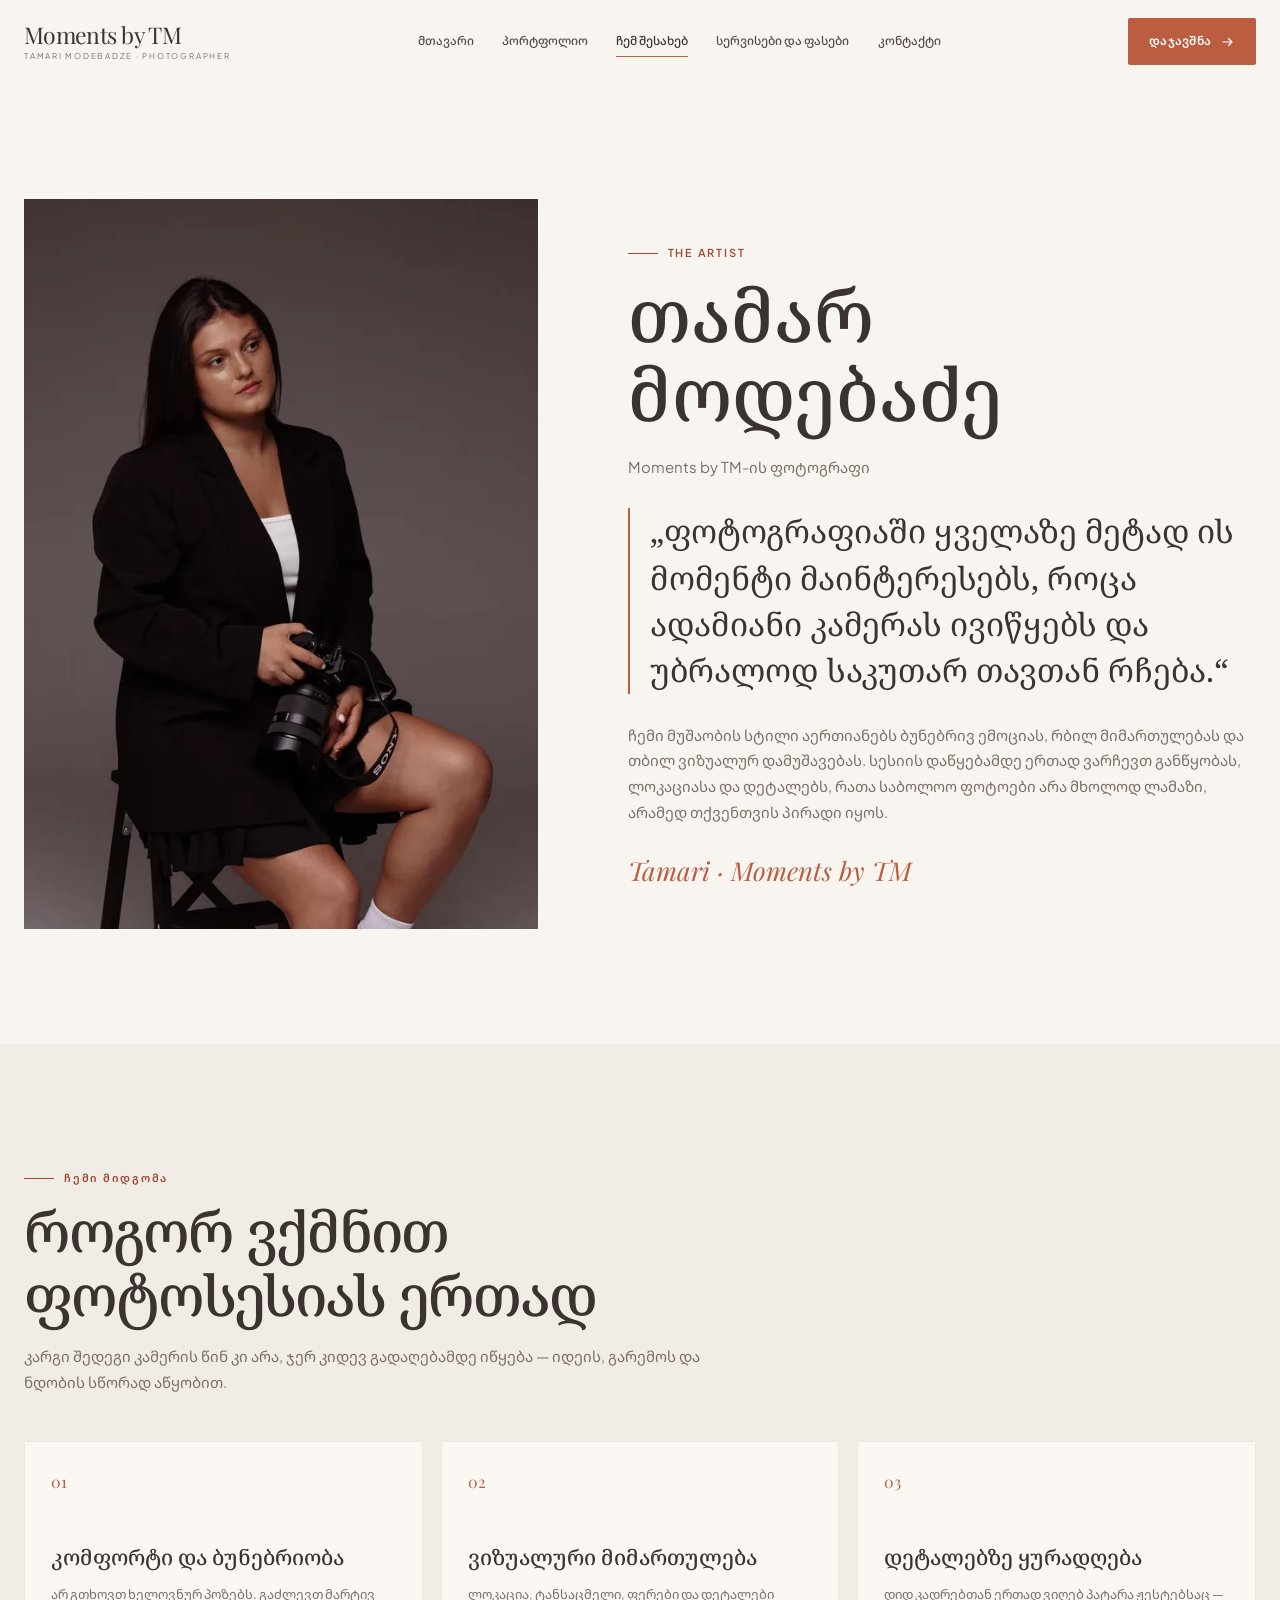
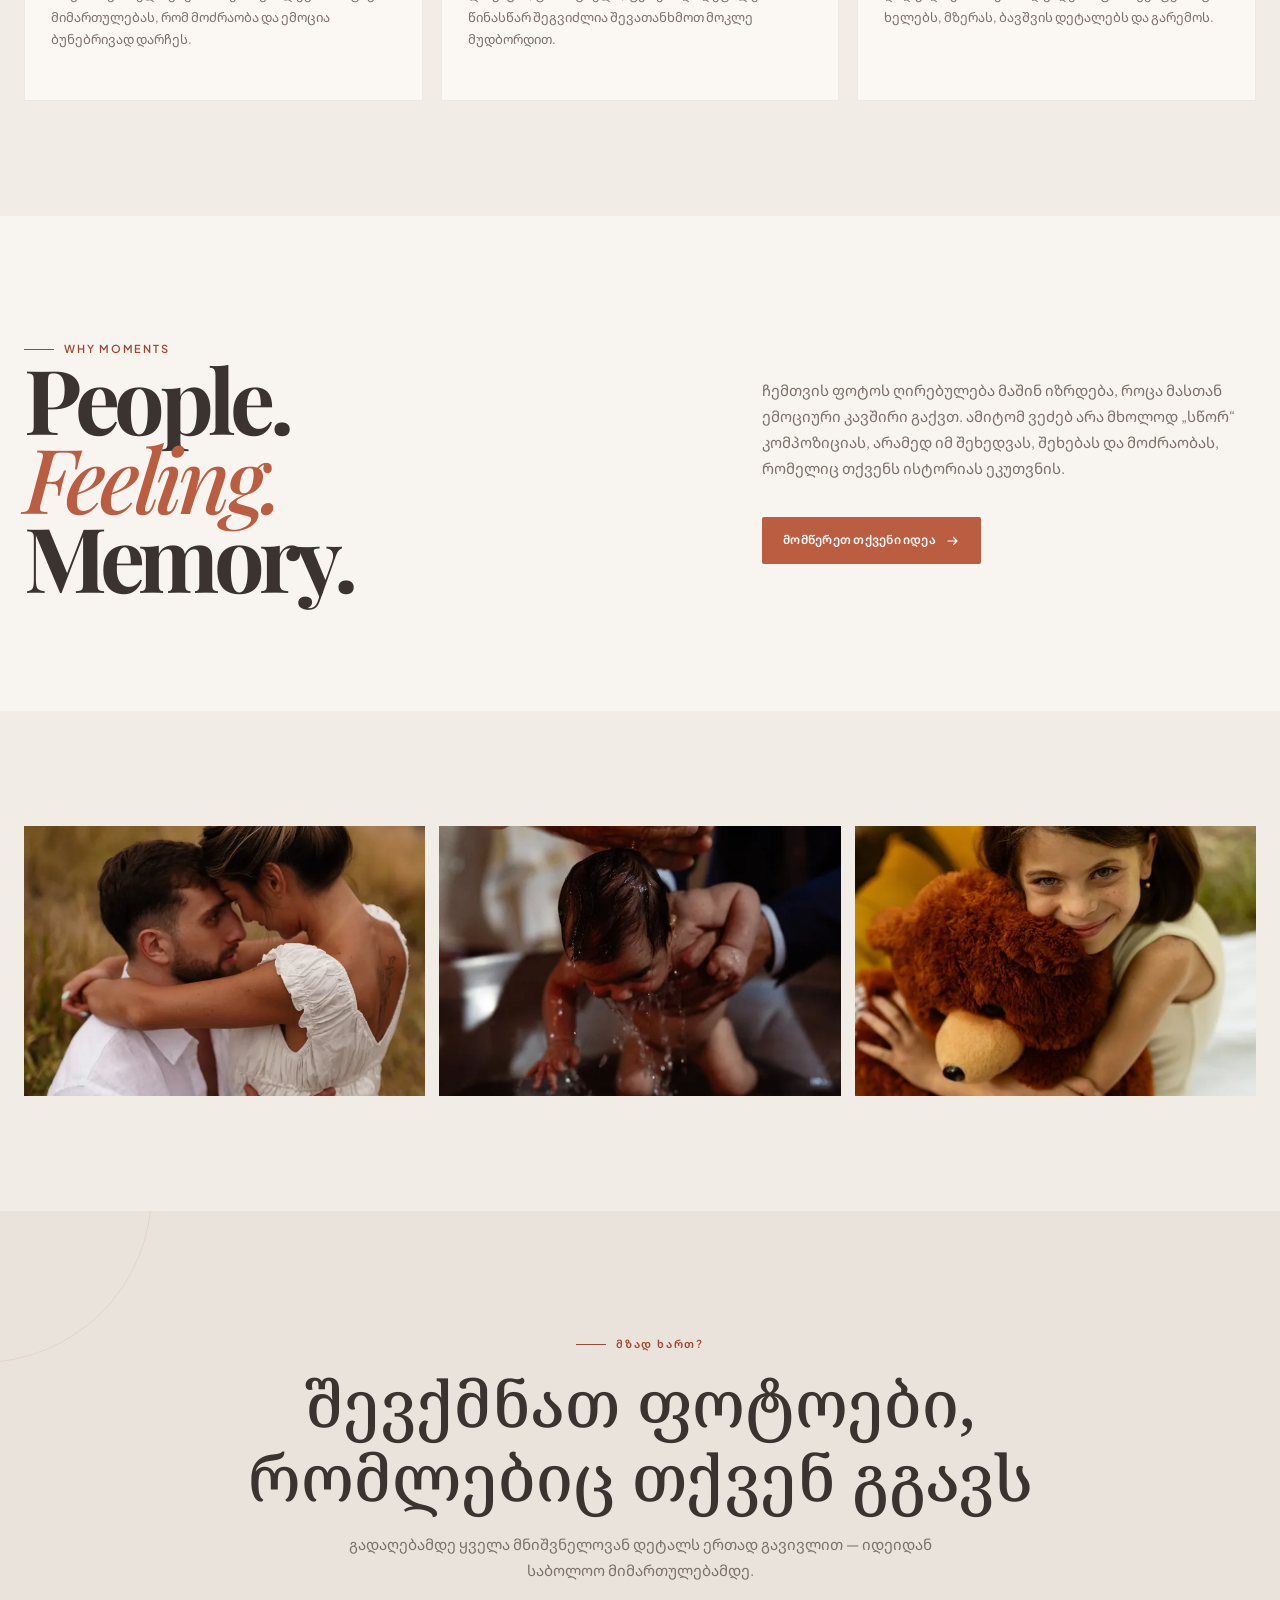
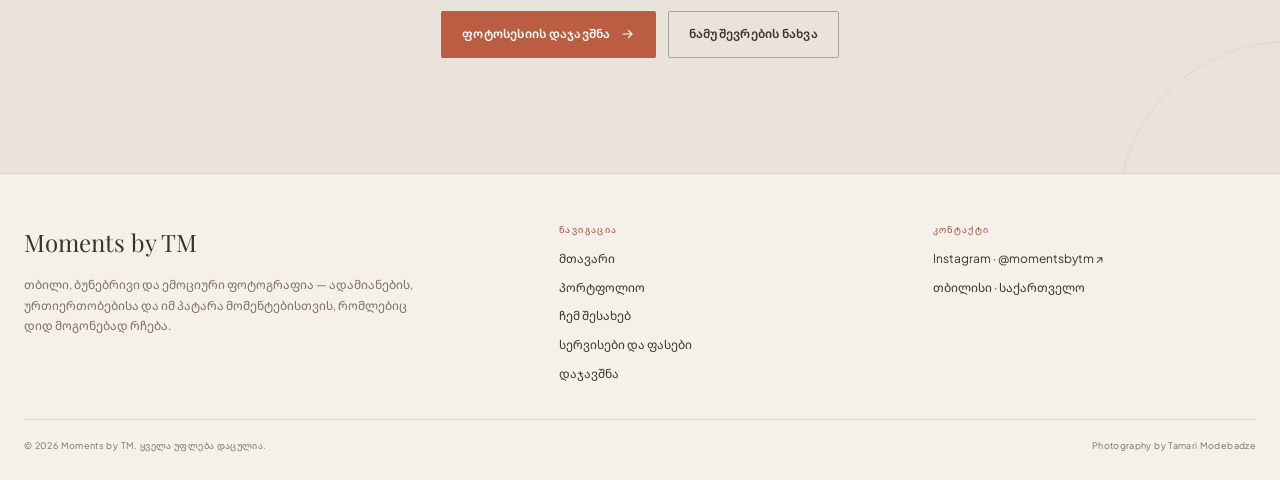
==== about.html @ 8cdd6f13 "done" ====
<!DOCTYPE html>

<html lang="ka">
<head>
<meta charset="utf-8"/>
<meta content="width=device-width, initial-scale=1" name="viewport"/>
<meta content="#F8F5F0" name="theme-color"/>
<meta content="თამარ მოდებაძე — Moments by TM-ის ფოტოგრაფი. ხედვა, სტილი და მიდგომა." name="description"/>
<title>ჩემ შესახებ — Moments by TM</title>
<script>document.documentElement.classList.add("js")</script>
<link href="assets/css/tailwind.css" rel="stylesheet"/>
<link href="assets/css/styles.css" rel="stylesheet"/>
<script defer="" src="assets/js/app.js"></script>
</head>
<body>
<div class="site-shell">
<div aria-hidden="true" class="scroll-progress"></div>
<a class="skip-link" href="#main">მთავარ კონტენტზე გადასვლა</a>
<header class="site-header">
<div class="header-inner">
<a aria-label="Moments by TM — მთავარი გვერდი" class="brand" href="index.html">
<span class="brand-main">Moments by TM</span>
<span class="brand-sub">Tamari Modebadze · Photographer</span>
</a>
<nav aria-label="მთავარი ნავიგაცია" class="desktop-nav"><a class="nav-link" href="index.html">მთავარი</a><a class="nav-link" href="portfolio.html">პორტფოლიო</a><a class="nav-link active" href="about.html">ჩემ შესახებ</a><a class="nav-link" href="services.html">სერვისები და ფასები</a><a class="nav-link" href="contact.html">კონტაქტი</a></nav>
<div class="header-actions">
<a class="nav-cta" href="contact.html">დაჯავშნა <svg aria-hidden="true" class="btn-arrow" fill="none" height="14" viewbox="0 0 14 14" width="14"><path d="M2 7h9M7.5 3.5 11 7l-3.5 3.5" stroke="currentColor" stroke-linecap="round" stroke-linejoin="round" stroke-width="1.2"></path></svg></a>
<button aria-controls="mobile-menu" aria-expanded="false" aria-label="მენიუს გახსნა" class="menu-toggle" type="button"><span></span></button>
</div>
</div>
</header><div aria-label="მობილური მენიუ" class="mobile-menu" id="mobile-menu">
<nav class="mobile-nav"><a class="" href="index.html">მთავარი</a><a class="" href="portfolio.html">პორტფოლიო</a><a class="active" href="about.html">ჩემ შესახებ</a><a class="" href="services.html">სერვისები და ფასები</a><a class="" href="contact.html">კონტაქტი</a></nav>
<div class="mobile-menu-footer"><span>თბილისი · საქართველო</span><a href="https://www.instagram.com/momentsbytm/" rel="noopener" target="_blank">@momentsbytm ↗</a></div>
</div>
<main class="page-main" id="main">
<section class="section"><div class="container about-hero-grid">
<div class="about-portrait image-reveal"><img alt="Moments by TM-ის ფოტოგრაფი კამერით" sizes="(max-width: 620px) calc(100vw - 28px), (max-width: 1100px) 50vw, 42vw" src="assets/images/photographer-tamari.jpg" srcset="assets/images/photographer-tamari-640.webp 640w, assets/images/photographer-tamari-1280.webp 1280w"/></div>
<div class="about-story reveal"><span class="eyebrow">The artist</span><h1>თამარ მოდებაძე</h1><p class="muted">Moments by TM-ის ფოტოგრაფი</p><p class="pull-quote">„ფოტოგრაფიაში ყველაზე მეტად ის მომენტი მაინტერესებს, როცა ადამიანი კამერას ივიწყებს და უბრალოდ საკუთარ თავთან რჩება.“</p><p class="muted">ჩემი მუშაობის სტილი აერთიანებს ბუნებრივ ემოციას, რბილ მიმართულებას და თბილ ვიზუალურ დამუშავებას. სესიის დაწყებამდე ერთად ვარჩევთ განწყობას, ლოკაციასა და დეტალებს, რათა საბოლოო ფოტოები არა მხოლოდ ლამაზი, არამედ თქვენთვის პირადი იყოს.</p><div class="signature">Tamari · Moments by TM</div></div>
</div></section>
<section class="section section-soft"><div class="container"><div class="section-heading reveal"><span class="eyebrow">ჩემი მიდგომა</span><h2>როგორ ვქმნით ფოტოსესიას ერთად</h2><p>კარგი შედეგი კამერის წინ კი არა, ჯერ კიდევ გადაღებამდე იწყება — იდეის, გარემოს და ნდობის სწორად აწყობით.</p></div><div class="value-grid"><article class="value-card reveal"><span class="num">01</span><h3>კომფორტი და ბუნებრიობა</h3><p>არ გთხოვთ ხელოვნურ პოზებს. გაძლევთ მარტივ მიმართულებას, რომ მოძრაობა და ემოცია ბუნებრივად დარჩეს.</p></article><article class="value-card reveal reveal-delay-1"><span class="num">02</span><h3>ვიზუალური მიმართულება</h3><p>ლოკაცია, ტანსაცმელი, ფერები და დეტალები წინასწარ შეგვიძლია შევათანხმოთ მოკლე მუდბორდით.</p></article><article class="value-card reveal reveal-delay-2"><span class="num">03</span><h3>დეტალებზე ყურადღება</h3><p>დიდ კადრებთან ერთად ვიღებ პატარა ჟესტებსაც — ხელებს, მზერას, ბავშვის დეტალებს და გარემოს.</p></article></div></div></section>
<section class="section"><div class="container philosophy-wrap"><div class="reveal"><span class="eyebrow">Why moments</span><h2 class="philosophy-title">People.<br/><em>Feeling.</em><br/>Memory.</h2></div><div class="reveal reveal-delay-1"><p class="muted">ჩემთვის ფოტოს ღირებულება მაშინ იზრდება, როცა მასთან ემოციური კავშირი გაქვთ. ამიტომ ვეძებ არა მხოლოდ „სწორ“ კომპოზიციას, არამედ იმ შეხედვას, შეხებას და მოძრაობას, რომელიც თქვენს ისტორიას ეკუთვნის.</p><a class="btn-primary" href="contact.html" style="margin-top:22px">მომწერეთ თქვენი იდეა <svg aria-hidden="true" class="btn-arrow" fill="none" height="14" viewbox="0 0 14 14" width="14"><path d="M2 7h9M7.5 3.5 11 7l-3.5 3.5" stroke="currentColor" stroke-linecap="round" stroke-linejoin="round" stroke-width="1.2"></path></svg></a></div></div></section>
<section class="section section-soft"><div class="container contact-gallery"><figure class="image-reveal"><img alt="წყვილის ფოტოსესია" loading="lazy" sizes="(max-width: 620px) calc(100vw - 28px), (max-width: 1100px) 50vw, 42vw" src="assets/images/couple-embrace-field.jpg" srcset="assets/images/couple-embrace-field-640.webp 640w, assets/images/couple-embrace-field-1280.webp 1280w"/></figure><figure class="image-reveal"><img alt="ნათლობის ფოტოგრაფია" loading="lazy" sizes="(max-width: 620px) calc(100vw - 28px), (max-width: 1100px) 50vw, 42vw" src="assets/images/baptism-water.jpg" srcset="assets/images/baptism-water-640.webp 640w, assets/images/baptism-water-1280.webp 1280w"/></figure><figure class="image-reveal"><img alt="ბავშვის ფოტოსესია" loading="lazy" sizes="(max-width: 620px) calc(100vw - 28px), (max-width: 1100px) 50vw, 42vw" src="assets/images/child-teddy.jpg" srcset="assets/images/child-teddy-640.webp 640w, assets/images/child-teddy-1280.webp 1280w"/></figure></div></section>
<section class="cta-band"><div class="container reveal"><span class="eyebrow">მზად ხართ?</span><h2>შევქმნათ ფოტოები, რომლებიც თქვენ გგავს</h2><p>გადაღებამდე ყველა მნიშვნელოვან დეტალს ერთად გავივლით — იდეიდან საბოლოო მიმართულებამდე.</p><div class="cta-actions"><a class="btn-primary" href="contact.html">ფოტოსესიის დაჯავშნა <svg aria-hidden="true" class="btn-arrow" fill="none" height="14" viewbox="0 0 14 14" width="14"><path d="M2 7h9M7.5 3.5 11 7l-3.5 3.5" stroke="currentColor" stroke-linecap="round" stroke-linejoin="round" stroke-width="1.2"></path></svg></a><a class="btn-secondary" href="portfolio.html">ნამუშევრების ნახვა</a></div></div></section>
</main>
<footer class="site-footer">
<div class="container">
<div class="footer-grid">
<div>
<div class="footer-brand">Moments by TM</div>
<p class="footer-copy">თბილი, ბუნებრივი და ემოციური ფოტოგრაფია — ადამიანების, ურთიერთობებისა და იმ პატარა მომენტებისთვის, რომლებიც დიდ მოგონებად რჩება.</p>
</div>
<div>
<div class="footer-title">ნავიგაცია</div>
<div class="footer-links">
<a href="index.html">მთავარი</a><a href="portfolio.html">პორტფოლიო</a><a href="about.html">ჩემ შესახებ</a><a href="services.html">სერვისები და ფასები</a><a href="contact.html">დაჯავშნა</a>
</div>
</div>
<div>
<div class="footer-title">კონტაქტი</div>
<div class="footer-links">
<a href="https://www.instagram.com/momentsbytm/" rel="noopener" target="_blank">Instagram · @momentsbytm ↗</a>
<span>თბილისი · საქართველო</span>
</div>
</div>
</div>
<div class="footer-bottom"><span>© <span data-year=""></span> Moments by TM. ყველა უფლება დაცულია.</span><span>Photography by Tamari Modebadze</span></div>
</div>
</footer>
</div>
</body>
</html>
---- assets/css/styles.css ----
@import url('https://fonts.googleapis.com/css2?family=Noto+Sans+Georgian:wght@400;500;600;700&family=Noto+Serif+Georgian:wght@400;500;600&family=Playfair+Display:ital,wght@0,500;0,600;1,500&family=Plus+Jakarta+Sans:wght@400;500;600&display=swap');

:root {
  --ivory: #F8F5F0;
  --cream: #FBF8F4;
  --taupe: #DFD7CF;
  --terracotta: #BA5D40;
  --terracotta-dark: #9F4931;
  --ink: #3B3330;
  --muted: #7B6F69;
  --line: rgba(59, 51, 48, 0.14);
  --shadow: 0 18px 52px rgba(59, 51, 48, 0.10);
  --shadow-lg: 0 28px 80px rgba(59, 51, 48, 0.13);
  --display: "Playfair Display", "Noto Serif Georgian", Georgia, serif;
  --serif-ge: "Noto Serif Georgian", Georgia, serif;
  --body: "Plus Jakarta Sans", "Noto Sans Georgian", Arial, sans-serif;
  --header-h: 84px;
  --radius: 2px;
  --container: min(1240px, calc(100% - 48px));
}

* { box-sizing: border-box; }
html { scroll-behavior: smooth; background: var(--ivory); }
body {
  margin: 0;
  color: var(--ink);
  background: var(--ivory);
  font-family: var(--body);
  font-size: 15px;
  line-height: 1.72;
  text-rendering: optimizeLegibility;
  -webkit-font-smoothing: antialiased;
}
body.menu-open, body.lightbox-open { overflow: hidden; }
a { color: inherit; text-decoration: none; }
button, input, select, textarea { font: inherit; }
button { color: inherit; }
img { display: block; max-width: 100%; }
::selection { background: var(--terracotta); color: white; }

.skip-link {
  position: fixed;
  left: 12px;
  top: -60px;
  z-index: 9999;
  background: var(--ink);
  color: #fff;
  padding: 10px 14px;
  transition: top .2s ease;
}
.skip-link:focus { top: 12px; }

.site-shell { min-height: 100vh; overflow: clip; }
.container { width: var(--container); margin-inline: auto; }
.eyebrow {
  display: inline-flex;
  align-items: center;
  gap: 10px;
  color: var(--terracotta-dark);
  font-size: 11px;
  font-weight: 600;
  letter-spacing: .16em;
  text-transform: uppercase;
}
.eyebrow::before { content: ""; width: 30px; height: 1px; background: currentColor; }
.display { font-family: var(--display); }
.ge-serif { font-family: var(--serif-ge); }
.muted { color: var(--muted); }

/* Header */
.site-header {
  position: fixed;
  inset: 0 0 auto 0;
  z-index: 1000;
  height: var(--header-h);
  border-bottom: 1px solid transparent;
  transition: background .35s ease, height .35s ease, box-shadow .35s ease, border-color .35s ease;
}
.site-header.is-scrolled {
  height: 72px;
  background: rgba(248, 245, 240, .92);
  backdrop-filter: blur(18px);
  -webkit-backdrop-filter: blur(18px);
  border-color: var(--line);
  box-shadow: 0 6px 26px rgba(59,51,48,.05);
}
.header-inner { width: var(--container); height: 100%; margin: auto; display: flex; align-items: center; justify-content: space-between; gap: 24px; }
.brand { display: inline-flex; flex-direction: column; line-height: 1; position: relative; z-index: 1002; }
.brand-main { font-family: var(--display); font-size: 23px; letter-spacing: -.03em; }
.brand-sub { margin-top: 6px; font-size: 8px; letter-spacing: .22em; text-transform: uppercase; color: var(--muted); }
.desktop-nav { display: flex; align-items: center; gap: clamp(18px, 2.2vw, 34px); }
.nav-link { position: relative; font-size: 12px; font-weight: 500; color: #574c47; padding: 12px 0; }
.nav-link::after { content: ""; position: absolute; left: 0; right: 100%; bottom: 7px; height: 1px; background: var(--terracotta); transition: right .28s ease; }
.nav-link:hover::after, .nav-link.active::after { right: 0; }
.nav-link.active { color: var(--ink); }
.header-actions { display: flex; align-items: center; gap: 10px; }
.nav-cta, .btn-primary, .btn-secondary, .btn-dark {
  min-height: 46px;
  display: inline-flex;
  align-items: center;
  justify-content: center;
  gap: 10px;
  padding: 12px 20px;
  border: 1px solid transparent;
  border-radius: var(--radius);
  cursor: pointer;
  font-size: 12px;
  font-weight: 600;
  letter-spacing: .02em;
  transition: transform .25s ease, background .25s ease, color .25s ease, border-color .25s ease, box-shadow .25s ease;
}
.nav-cta, .btn-primary { background: var(--terracotta); color: white; }
.nav-cta:hover, .btn-primary:hover { background: var(--terracotta-dark); transform: translateY(-2px); box-shadow: 0 12px 28px rgba(186,93,64,.22); }
.btn-secondary { border-color: rgba(59,51,48,.35); background: transparent; }
.btn-secondary:hover { background: var(--ink); color: white; border-color: var(--ink); transform: translateY(-2px); }
.btn-dark { background: var(--ink); color: #fff; }
.btn-dark:hover { background: #211d1b; transform: translateY(-2px); }
.btn-arrow { transition: transform .25s ease; }
.btn-primary:hover .btn-arrow, .btn-secondary:hover .btn-arrow, .btn-dark:hover .btn-arrow { transform: translateX(3px); }
.menu-toggle { display: none; width: 44px; height: 44px; align-items: center; justify-content: center; background: transparent; border: 0; cursor: pointer; position: relative; z-index: 1002; }
.menu-toggle span, .menu-toggle::before, .menu-toggle::after { content: ""; position: absolute; width: 22px; height: 1px; background: var(--ink); transition: transform .28s ease, opacity .28s ease, top .28s ease; }
.menu-toggle::before { top: 15px; }
.menu-toggle span { top: 21px; }
.menu-toggle::after { top: 27px; }
.menu-open .menu-toggle::before { top: 21px; transform: rotate(45deg); }
.menu-open .menu-toggle span { opacity: 0; }
.menu-open .menu-toggle::after { top: 21px; transform: rotate(-45deg); }
.mobile-menu { display: none; }

/* Generic page layout */
.page-main { padding-top: var(--header-h); }
.section { padding: clamp(76px, 9vw, 132px) 0; }
.section-tight { padding: clamp(58px, 7vw, 96px) 0; }
.section-soft { background: #F1ECE6; }
.section-taupe { background: var(--taupe); }
.section-ink { background: var(--ink); color: #fff; }
.section-heading { max-width: 780px; margin-bottom: 46px; }
.section-heading.center { text-align: center; margin-inline: auto; }
.section-heading h2 { margin: 10px 0 16px; font-family: var(--serif-ge); font-weight: 500; font-size: clamp(34px, 4.4vw, 62px); line-height: 1.15; letter-spacing: -.035em; }
.section-heading p { margin: 0; color: var(--muted); max-width: 680px; }
.section-heading.center p { margin-inline: auto; }
.section-ink .section-heading p, .section-ink .muted { color: rgba(255,255,255,.68); }

/* Hero */
.home-hero { min-height: min(860px, 94vh); padding: 42px 0 52px; display: flex; align-items: stretch; }
.hero-frame { width: var(--container); margin: auto; display: grid; grid-template-columns: minmax(320px, .86fr) minmax(0, 1.55fr); min-height: 720px; background: #EEE7DE; overflow: hidden; }
.hero-copy { position: relative; padding: clamp(44px, 6vw, 88px); padding-right: clamp(36px, 4vw, 64px); display: flex; flex-direction: column; justify-content: center; z-index: 2; }
.hero-copy::after { content: ""; position: absolute; width: 1px; height: 90px; background: var(--terracotta); right: 0; top: 50%; transform: translateY(-50%); opacity: .55; }
.hero-kicker { margin-bottom: 25px; }
.hero-title { margin: 0; font-family: var(--display); font-size: clamp(56px, 7vw, 108px); font-weight: 500; line-height: .88; letter-spacing: -.06em; }
.hero-title .by { font-style: italic; color: var(--terracotta); font-size: .7em; }
.hero-subtitle { margin: 24px 0 0; font-family: var(--serif-ge); font-size: clamp(18px, 1.7vw, 25px); line-height: 1.55; max-width: 500px; }
.hero-copy p { color: #6a5e58; max-width: 540px; margin: 18px 0 30px; }
.hero-actions { display: flex; flex-wrap: wrap; gap: 12px; }
.hero-media { position: relative; overflow: hidden; background: #d6cdc5; }
.hero-media::after { content: ""; position: absolute; inset: 0; background: linear-gradient(90deg, rgba(59,51,48,.14), transparent 35%, rgba(59,51,48,.08)); pointer-events: none; }
.hero-media img { width: 100%; height: 100%; min-height: 720px; object-fit: cover; object-position: center 36%; transform: scale(1.025); transition: transform 1.2s cubic-bezier(.2,.65,.3,1); }
.hero-frame:hover .hero-media img { transform: scale(1.055); }
.hero-note { position: absolute; right: 24px; bottom: 24px; z-index: 3; color: #fff; font-size: 10px; letter-spacing: .15em; text-transform: uppercase; text-shadow: 0 1px 12px rgba(0,0,0,.3); }
.scroll-cue { position: absolute; left: 26px; bottom: 26px; display: inline-flex; align-items: center; gap: 9px; font-size: 9px; letter-spacing: .16em; text-transform: uppercase; color: var(--muted); writing-mode: vertical-rl; transform: rotate(180deg); }
.scroll-cue::before { content: ""; width: 1px; height: 52px; background: var(--terracotta); }

/* Statement */
.statement-grid { display: grid; grid-template-columns: .55fr 1.35fr .55fr; gap: clamp(28px, 5vw, 72px); align-items: start; }
.statement-lead { font-family: var(--serif-ge); font-size: clamp(25px, 3vw, 42px); line-height: 1.32; margin: 0; }
.statement-text { margin: 0; color: var(--muted); }
.mini-card { border-left: 1px solid var(--terracotta); padding-left: 22px; }
.mini-card strong { display: block; font-family: var(--serif-ge); font-size: 18px; margin-bottom: 8px; }
.mini-card span { color: var(--muted); font-size: 13px; }

/* Selected work */
.work-grid { display: grid; grid-template-columns: 1.1fr .8fr; gap: clamp(20px, 3vw, 42px); align-items: start; }
.work-col { display: grid; gap: clamp(20px, 3vw, 42px); }
.work-card { position: relative; overflow: hidden; background: #ddd3ca; min-height: 420px; }
.work-card.tall { min-height: 700px; }
.work-card.medium { min-height: 520px; }
.work-card img { width: 100%; height: 100%; position: absolute; inset: 0; object-fit: cover; transition: transform .8s cubic-bezier(.2,.65,.3,1), filter .5s ease; }
.work-card:hover img { transform: scale(1.035); }
.work-overlay { position: absolute; inset: auto 0 0 0; padding: 80px 22px 20px; color: #fff; background: linear-gradient(transparent, rgba(26,20,18,.72)); }
.work-label { font-size: 9px; letter-spacing: .16em; text-transform: uppercase; opacity: .78; }
.work-name { font-family: var(--serif-ge); font-size: clamp(20px, 2vw, 30px); margin-top: 4px; }
.work-index { position: absolute; right: 18px; top: 16px; z-index: 2; width: 34px; height: 34px; display: grid; place-items: center; border: 1px solid rgba(255,255,255,.55); color: #fff; font-size: 10px; }

/* Services */
.service-grid { display: grid; grid-template-columns: repeat(4, 1fr); gap: 16px; }
.service-card { background: #FBF8F4; border: 1px solid rgba(59,51,48,.08); padding: 26px; min-height: 380px; display: flex; flex-direction: column; transition: transform .3s ease, box-shadow .3s ease, border-color .3s ease; }
.service-card:hover { transform: translateY(-7px); box-shadow: var(--shadow); border-color: rgba(186,93,64,.28); }
.service-number { color: var(--terracotta); font-family: var(--display); font-size: 18px; margin-bottom: 42px; }
.service-card h3 { font-family: var(--serif-ge); font-size: 24px; font-weight: 500; line-height: 1.3; margin: 0 0 12px; }
.service-card p { color: var(--muted); margin: 0 0 20px; font-size: 13px; }
.service-meta { margin-top: auto; display: flex; justify-content: space-between; align-items: center; padding-top: 18px; border-top: 1px solid var(--line); font-size: 11px; }
.service-icon { width: 28px; height: 28px; display: grid; place-items: center; color: var(--terracotta); }

/* Philosophy */
.philosophy-wrap { display: grid; grid-template-columns: 1.15fr .85fr; gap: 70px; align-items: center; }
.philosophy-title { font-family: var(--display); font-size: clamp(56px, 7vw, 110px); line-height: .88; letter-spacing: -.06em; margin: 0; }
.philosophy-title em { color: var(--terracotta); font-weight: 500; }
.principles { display: grid; grid-template-columns: repeat(3, 1fr); gap: 18px; margin-top: 44px; }
.principle { padding-top: 18px; border-top: 1px solid rgba(59,51,48,.2); }
.principle span { color: var(--terracotta); font-size: 11px; }
.principle h3 { font-family: var(--serif-ge); font-size: 17px; font-weight: 500; margin: 8px 0 6px; }
.principle p { margin: 0; font-size: 12px; color: var(--muted); }

/* About teaser */
.about-teaser { display: grid; grid-template-columns: .8fr 1.2fr; gap: clamp(36px, 7vw, 96px); align-items: center; }
.about-photo { position: relative; min-height: 650px; }
.about-photo img { width: 100%; height: 100%; position: absolute; inset: 0; object-fit: cover; object-position: center 30%; }
.about-photo::before { content: ""; position: absolute; inset: 24px -20px -24px 20px; border: 1px solid rgba(186,93,64,.45); z-index: 0; }
.about-photo img { z-index: 1; }
.about-quote { position: absolute; z-index: 2; left: 26px; right: -28px; bottom: 28px; background: rgba(248,245,240,.94); backdrop-filter: blur(8px); padding: 20px 24px; font-family: var(--serif-ge); font-size: 17px; box-shadow: var(--shadow); }
.about-copy h2 { font-family: var(--serif-ge); font-size: clamp(38px, 5vw, 68px); line-height: 1.1; font-weight: 500; margin: 10px 0 20px; }
.check-list { display: grid; grid-template-columns: 1fr 1fr; gap: 10px 22px; margin: 24px 0 30px; padding: 0; list-style: none; }
.check-list li { display: flex; gap: 9px; align-items: flex-start; font-size: 13px; }
.check-list li::before { content: "✓"; color: var(--terracotta); font-weight: 700; }

/* CTA */
.cta-band { text-align: center; padding: clamp(82px, 9vw, 130px) 0; background: #EAE3DC; position: relative; overflow: hidden; }
.cta-band::before, .cta-band::after { content: ""; position: absolute; width: 340px; height: 340px; border: 1px solid rgba(186,93,64,.12); border-radius: 50%; }
.cta-band::before { left: -190px; top: -190px; }
.cta-band::after { right: -180px; bottom: -210px; }
.cta-band h2 { margin: 12px auto 18px; max-width: 850px; font-family: var(--serif-ge); font-weight: 500; font-size: clamp(38px, 5vw, 70px); line-height: 1.15; }
.cta-band p { color: var(--muted); max-width: 650px; margin: 0 auto 28px; }
.cta-actions { display: flex; justify-content: center; flex-wrap: wrap; gap: 12px; }

/* Page hero */
.page-hero { padding: 72px 0 54px; border-bottom: 1px solid var(--line); }
.page-hero-grid { display: grid; grid-template-columns: 1.3fr .7fr; gap: 56px; align-items: end; }
.page-hero h1 { font-family: var(--serif-ge); font-weight: 500; font-size: clamp(48px, 7vw, 92px); line-height: 1.02; letter-spacing: -.045em; margin: 10px 0 0; }
.page-hero p { margin: 0 0 8px; color: var(--muted); max-width: 520px; }

/* Portfolio */
.filter-bar { display: flex; flex-wrap: wrap; gap: 8px; margin: 28px 0 40px; }
.filter-btn { appearance: none; background: transparent; border: 1px solid rgba(59,51,48,.16); padding: 10px 14px; cursor: pointer; font-size: 11px; transition: .25s ease; }
.filter-btn:hover, .filter-btn.active { background: var(--terracotta); border-color: var(--terracotta); color: #fff; }
.portfolio-grid { display: grid; grid-template-columns: repeat(12, 1fr); gap: 18px; grid-auto-flow: dense; }
.portfolio-item { position: relative; overflow: hidden; min-height: 420px; background: #e5ddd5; cursor: zoom-in; transition: opacity .35s ease, transform .35s ease; }
.portfolio-item.is-hidden { display: none; }
.portfolio-item.wide { grid-column: span 7; }
.portfolio-item.narrow { grid-column: span 5; }
.portfolio-item.half { grid-column: span 6; }
.portfolio-item.full { grid-column: span 12; min-height: 620px; }
.portfolio-item.tall { min-height: 620px; }
.portfolio-item img { width: 100%; height: 100%; position: absolute; inset: 0; object-fit: cover; transition: transform .7s cubic-bezier(.2,.65,.3,1); }
.portfolio-item:hover img { transform: scale(1.03); }
.portfolio-caption { position: absolute; inset: auto 0 0 0; padding: 50px 18px 16px; color: #fff; background: linear-gradient(transparent, rgba(36,27,24,.74)); opacity: 0; transform: translateY(8px); transition: .28s ease; }
.portfolio-item:hover .portfolio-caption { opacity: 1; transform: none; }
.portfolio-caption strong { font-family: var(--serif-ge); font-weight: 500; display: block; font-size: 18px; }
.portfolio-caption span { font-size: 10px; opacity: .78; text-transform: uppercase; letter-spacing: .12em; }
.lightbox { position: fixed; inset: 0; z-index: 3000; background: rgba(26,22,20,.94); display: none; align-items: center; justify-content: center; padding: 30px; }
.lightbox.open { display: flex; animation: fadeIn .25s ease both; }
.lightbox figure { margin: 0; max-width: min(1200px, 92vw); max-height: 90vh; position: relative; }
.lightbox img { max-width: 100%; max-height: 84vh; object-fit: contain; box-shadow: 0 25px 70px rgba(0,0,0,.28); }
.lightbox figcaption { color: rgba(255,255,255,.8); margin-top: 10px; font-size: 12px; }
.lightbox-close { position: fixed; right: 24px; top: 20px; width: 48px; height: 48px; border: 1px solid rgba(255,255,255,.25); background: transparent; color: #fff; font-size: 28px; cursor: pointer; }

/* About page */
.about-hero-grid { display: grid; grid-template-columns: .9fr 1.1fr; gap: clamp(40px, 7vw, 96px); align-items: center; }
.about-portrait { position: relative; min-height: 730px; background: #ded5cd; }
.about-portrait img { width: 100%; height: 100%; position: absolute; inset: 0; object-fit: cover; object-position: center 28%; }
.about-portrait::after { content: "TAMARI MODEBADZE • PHOTOGRAPHER"; position: absolute; right: -26px; top: 32px; writing-mode: vertical-rl; font-size: 9px; letter-spacing: .18em; color: var(--terracotta); }
.about-story h1 { font-family: var(--serif-ge); font-size: clamp(42px, 5.7vw, 76px); line-height: 1.08; font-weight: 500; margin: 12px 0 22px; }
.pull-quote { font-family: var(--serif-ge); font-size: clamp(22px, 2.5vw, 34px); line-height: 1.45; margin: 28px 0; padding-left: 20px; border-left: 2px solid var(--terracotta); }
.value-grid { display: grid; grid-template-columns: repeat(3, 1fr); gap: 18px; }
.value-card { background: var(--cream); border: 1px solid rgba(59,51,48,.08); padding: 26px; min-height: 260px; }
.value-card .num { font-family: var(--display); color: var(--terracotta); font-size: 16px; }
.value-card h3 { font-family: var(--serif-ge); font-weight: 500; font-size: 21px; margin: 44px 0 8px; }
.value-card p { color: var(--muted); font-size: 13px; margin: 0; }
.signature { font-family: var(--display); font-style: italic; color: var(--terracotta); font-size: 26px; margin-top: 24px; }

/* Services page */
.service-intro-media { display: grid; grid-template-columns: 1.35fr .65fr; gap: 18px; min-height: 460px; }
.service-intro-media .image-main, .service-intro-media .image-side { position: relative; overflow: hidden; }
.service-intro-media img { width: 100%; height: 100%; position: absolute; object-fit: cover; }
.service-intro-media .image-side { background: #ede6df; padding: 32px; display: flex; flex-direction: column; justify-content: flex-end; }
.service-intro-media .image-side h3 { font-family: var(--serif-ge); font-size: 28px; font-weight: 500; margin: 0 0 10px; }
.pricing-grid { display: grid; grid-template-columns: repeat(4, 1fr); gap: 14px; align-items: stretch; }
.price-card { background: #FBF8F4; border: 1px solid rgba(59,51,48,.10); padding: 28px 24px; display: flex; flex-direction: column; min-height: 540px; position: relative; transition: transform .3s ease, box-shadow .3s ease; }
.price-card.featured { background: #F0DDD3; border-color: rgba(186,93,64,.36); }
.price-card:hover { transform: translateY(-6px); box-shadow: var(--shadow); }
.price-badge { position: absolute; right: 18px; top: 18px; font-size: 9px; letter-spacing: .12em; text-transform: uppercase; color: var(--terracotta-dark); }
.price-card h3 { font-family: var(--serif-ge); font-size: 25px; font-weight: 500; margin: 34px 0 8px; }
.price-card > p { color: var(--muted); font-size: 12px; min-height: 62px; }
.price { font-family: var(--display); font-size: 33px; margin: 22px 0; }
.price small { font-family: var(--body); font-size: 11px; color: var(--muted); }
.price-list { list-style: none; margin: 0 0 28px; padding: 18px 0 0; border-top: 1px solid var(--line); display: grid; gap: 10px; }
.price-list li { position: relative; padding-left: 18px; font-size: 12px; }
.price-list li::before { content: "✓"; position: absolute; left: 0; color: var(--terracotta); }
.price-card .btn-primary, .price-card .btn-dark, .price-card .btn-secondary { margin-top: auto; }
.process-grid { display: grid; grid-template-columns: repeat(3, 1fr); gap: 18px; }
.process-card { background: #fff; border: 1px solid var(--line); padding: 28px; min-height: 250px; }
.process-num { font-family: var(--display); color: var(--terracotta); font-size: 32px; }
.process-card h3 { font-family: var(--serif-ge); font-weight: 500; font-size: 21px; margin: 38px 0 8px; }
.process-card p { margin: 0; color: var(--muted); font-size: 13px; }
.faq-list { border-top: 1px solid var(--line); }
.faq-item { border-bottom: 1px solid var(--line); }
.faq-question { width: 100%; border: 0; background: transparent; text-align: left; padding: 22px 4px; display: flex; justify-content: space-between; align-items: center; gap: 18px; cursor: pointer; font-family: var(--serif-ge); font-size: 17px; }
.faq-icon { width: 20px; height: 20px; position: relative; flex: none; }
.faq-icon::before, .faq-icon::after { content: ""; position: absolute; background: var(--terracotta); left: 50%; top: 50%; transform: translate(-50%,-50%); transition: transform .25s ease; }
.faq-icon::before { width: 14px; height: 1px; }
.faq-icon::after { width: 1px; height: 14px; }
.faq-item.open .faq-icon::after { transform: translate(-50%,-50%) rotate(90deg); }
.faq-answer { display: grid; grid-template-rows: 0fr; transition: grid-template-rows .32s ease; }
.faq-item.open .faq-answer { grid-template-rows: 1fr; }
.faq-answer > div { overflow: hidden; }
.faq-answer p { color: var(--muted); padding: 0 40px 22px 4px; margin: 0; }

/* Contact */
.contact-grid { display: grid; grid-template-columns: .72fr 1.28fr; gap: clamp(34px, 6vw, 80px); align-items: start; }
.contact-panel { display: grid; gap: 12px; }
.contact-quote { background: #F0E8E1; padding: 28px; font-family: var(--serif-ge); font-size: 24px; line-height: 1.45; }
.contact-card { border: 1px solid var(--line); background: var(--cream); padding: 20px; }
.contact-card .label { color: var(--terracotta); font-size: 9px; letter-spacing: .14em; text-transform: uppercase; }
.contact-card strong { display: block; font-family: var(--serif-ge); font-weight: 500; margin-top: 5px; }
.contact-card p { margin: 5px 0 0; color: var(--muted); font-size: 12px; }
.booking-form { background: #fff; border: 1px solid var(--line); padding: clamp(24px, 4vw, 44px); box-shadow: var(--shadow); }
.form-head { display: flex; justify-content: space-between; gap: 24px; align-items: start; padding-bottom: 24px; border-bottom: 1px solid var(--line); margin-bottom: 26px; }
.form-head h2 { font-family: var(--serif-ge); font-weight: 500; font-size: 30px; margin: 0 0 5px; }
.form-head p { margin: 0; color: var(--muted); font-size: 12px; }
.form-status-badge { flex: none; color: #6d5f59; background: #f5efea; padding: 7px 10px; font-size: 9px; letter-spacing: .08em; text-transform: uppercase; }
.form-grid { display: grid; grid-template-columns: 1fr 1fr; gap: 18px; }
.form-field { display: grid; gap: 7px; }
.form-field.full { grid-column: 1 / -1; }
.form-field label { font-size: 10px; font-weight: 600; letter-spacing: .08em; text-transform: uppercase; color: #6f625c; }
.form-field input, .form-field select, .form-field textarea { width: 100%; border: 1px solid rgba(59,51,48,.15); background: #FBF8F4; color: var(--ink); padding: 13px 14px; border-radius: 0; outline: none; transition: border-color .2s ease, box-shadow .2s ease, background .2s ease; }
.form-field textarea { min-height: 130px; resize: vertical; }
.form-field input:focus, .form-field select:focus, .form-field textarea:focus { border-color: var(--terracotta); background: white; box-shadow: 0 0 0 3px rgba(186,93,64,.08); }
.form-field .error { font-size: 10px; color: #9c3725; min-height: 16px; }
.form-field input.invalid, .form-field select.invalid, .form-field textarea.invalid { border-color: #9c3725; }
.consent { display: flex; gap: 10px; align-items: flex-start; margin: 18px 0 24px; font-size: 11px; color: var(--muted); }
.consent input { margin-top: 4px; accent-color: var(--terracotta); }
.form-actions { display: flex; flex-wrap: wrap; gap: 10px; align-items: center; }
.form-note { font-size: 10px; color: var(--muted); margin-top: 14px; }
.form-success { display: none; margin-top: 18px; padding: 16px 18px; background: #EEF2EB; border-left: 2px solid #6f8468; font-size: 12px; }
.form-success.show { display: block; animation: fadeUp .35s ease both; }
.contact-gallery { display: grid; grid-template-columns: 1fr 1fr 1fr; gap: 14px; }
.contact-gallery figure { margin: 0; position: relative; min-height: 270px; overflow: hidden; }
.contact-gallery img { position: absolute; width: 100%; height: 100%; object-fit: cover; transition: transform .7s ease; }
.contact-gallery figure:hover img { transform: scale(1.04); }

/* Footer */
.site-footer { border-top: 1px solid var(--line); background: #F5F0EA; padding: 48px 0 26px; }
.footer-grid { display: grid; grid-template-columns: 1.2fr .8fr .8fr; gap: 50px; }
.footer-brand { font-family: var(--display); font-size: 24px; margin-bottom: 12px; }
.footer-copy { max-width: 390px; color: var(--muted); font-size: 12px; }
.footer-title { font-size: 9px; letter-spacing: .15em; text-transform: uppercase; color: var(--terracotta-dark); margin-bottom: 12px; }
.footer-links { display: grid; gap: 7px; font-size: 12px; }
.footer-links a { width: fit-content; border-bottom: 1px solid transparent; transition: border-color .2s ease, color .2s ease; }
.footer-links a:hover { color: var(--terracotta-dark); border-color: currentColor; }
.footer-bottom { margin-top: 34px; padding-top: 18px; border-top: 1px solid var(--line); display: flex; justify-content: space-between; gap: 20px; color: var(--muted); font-size: 9px; letter-spacing: .04em; }

/* Scroll progress and reveal */
.scroll-progress { position: fixed; left: 0; top: 0; z-index: 2000; height: 2px; width: 0; background: var(--terracotta); transition: width .05s linear; }
.reveal { opacity: 1; transform: none; }
.motion-ready .reveal { opacity: 0; transform: translateY(26px); transition: opacity .8s cubic-bezier(.2,.65,.3,1), transform .8s cubic-bezier(.2,.65,.3,1); }
.motion-ready .reveal.revealed { opacity: 1; transform: none; }
.reveal-delay-1 { transition-delay: .08s; }
.reveal-delay-2 { transition-delay: .16s; }
.reveal-delay-3 { transition-delay: .24s; }
.reveal-delay-4 { transition-delay: .32s; }
.image-reveal { clip-path: none; overflow: hidden; }
.motion-ready .image-reveal { clip-path: none; }
.motion-ready .image-reveal img { opacity: .96; transform: scale(1.018); transition: opacity .75s ease, transform 1.05s cubic-bezier(.2,.65,.3,1); }
.motion-ready .image-reveal.revealed img { opacity: 1; transform: scale(1); }
.marquee { overflow: hidden; border-top: 1px solid var(--line); border-bottom: 1px solid var(--line); padding: 16px 0; }
.marquee-track { display: flex; width: max-content; animation: marquee 28s linear infinite; }
.marquee-track span { font-family: var(--display); font-size: 18px; padding: 0 28px; white-space: nowrap; color: #6f625c; }
.marquee-track i { color: var(--terracotta); padding-left: 14px; }

@keyframes marquee { to { transform: translateX(-50%); } }
@keyframes fadeIn { from { opacity: 0; } to { opacity: 1; } }
@keyframes fadeUp { from { opacity: 0; transform: translateY(10px); } to { opacity: 1; transform: none; } }

@media (max-width: 1100px) {
  :root { --container: min(100% - 36px, 1120px); }
  .desktop-nav { gap: 15px; }
  .nav-link { font-size: 11px; }
  .service-grid, .pricing-grid { grid-template-columns: 1fr 1fr; }
  .hero-frame { grid-template-columns: .9fr 1.1fr; min-height: 650px; }
  .hero-media img { min-height: 650px; }
  .statement-grid { grid-template-columns: .7fr 1.3fr; }
  .statement-grid .mini-card { grid-column: 2; }
}

@media (max-width: 860px) {
  :root { --header-h: 72px; --container: min(100% - 28px, 760px); }
  .desktop-nav, .header-actions .nav-cta { display: none; }
  .menu-toggle { display: inline-flex; }
  .mobile-menu { display: flex; position: fixed; inset: 0; z-index: 1001; background: var(--ivory); padding: 112px 28px 34px; flex-direction: column; opacity: 0; pointer-events: none; transform: translateY(-12px); transition: .3s ease; }
  .menu-open .mobile-menu { opacity: 1; pointer-events: auto; transform: none; }
  .mobile-nav { display: grid; gap: 4px; }
  .mobile-nav a { font-family: var(--serif-ge); font-size: clamp(27px, 7vw, 42px); padding: 10px 0; border-bottom: 1px solid var(--line); }
  .mobile-nav a.active { color: var(--terracotta); }
  .mobile-menu-footer { margin-top: auto; color: var(--muted); font-size: 12px; display: flex; justify-content: space-between; gap: 20px; }
  .home-hero { min-height: auto; padding: 20px 0 34px; }
  .hero-frame { grid-template-columns: 1fr; min-height: auto; }
  .hero-copy { min-height: 510px; }
  .hero-copy::after { display: none; }
  .scroll-cue { display: none; }
  .hero-media { min-height: 560px; }
  .hero-media img { min-height: 560px; object-position: center 34%; }
  .statement-grid, .philosophy-wrap, .about-teaser, .about-hero-grid, .contact-grid, .page-hero-grid { grid-template-columns: 1fr; }
  .statement-grid .mini-card { grid-column: auto; }
  .work-grid { grid-template-columns: 1fr; }
  .work-card.tall { min-height: 620px; }
  .principles, .value-grid, .process-grid { grid-template-columns: 1fr; }
  .about-photo, .about-portrait { min-height: 620px; }
  .about-photo::before { right: -8px; bottom: -12px; }
  .about-quote { right: 18px; }
  .page-hero { padding-top: 56px; }
  .portfolio-grid { grid-template-columns: 1fr 1fr; }
  .portfolio-item, .portfolio-item.wide, .portfolio-item.narrow, .portfolio-item.half, .portfolio-item.full { grid-column: span 1; min-height: 480px; }
  .portfolio-item.full { grid-column: 1 / -1; }
  .service-intro-media { grid-template-columns: 1fr; min-height: auto; }
  .service-intro-media .image-main { min-height: 500px; }
  .service-intro-media .image-side { min-height: 240px; }
  .footer-grid { grid-template-columns: 1fr 1fr; }
  .footer-grid > :first-child { grid-column: 1 / -1; }
}

@media (max-width: 620px) {
  :root { --container: calc(100% - 24px); }
  body { font-size: 14px; }
  .site-header.is-scrolled { height: 66px; }
  .brand-main { font-size: 20px; }
  .brand-sub { font-size: 7px; }
  .hero-copy { padding: 42px 24px; min-height: 470px; }
  .hero-title { font-size: clamp(52px, 18vw, 78px); }
  .hero-media, .hero-media img { min-height: 470px; }
  .hero-actions, .cta-actions { flex-direction: column; align-items: stretch; }
  .btn-primary, .btn-secondary, .btn-dark { width: 100%; }
  .section { padding: 72px 0; }
  .section-tight { padding: 58px 0; }
  .service-grid, .pricing-grid { grid-template-columns: 1fr; }
  .work-card.tall, .work-card.medium, .work-card { min-height: 490px; }
  .philosophy-title { font-size: 62px; }
  .check-list { grid-template-columns: 1fr; }
  .about-photo, .about-portrait { min-height: 520px; }
  .about-portrait::after { right: -12px; font-size: 8px; }
  .portfolio-grid { grid-template-columns: 1fr; }
  .portfolio-item, .portfolio-item.wide, .portfolio-item.narrow, .portfolio-item.half, .portfolio-item.full, .portfolio-item.tall { grid-column: 1; min-height: 520px; }
  .portfolio-caption { opacity: 1; transform: none; }
  .form-grid { grid-template-columns: 1fr; }
  .form-field.full { grid-column: auto; }
  .form-head { flex-direction: column; }
  .contact-gallery { grid-template-columns: 1fr; }
  .contact-gallery figure { min-height: 390px; }
  .footer-grid { grid-template-columns: 1fr; }
  .footer-grid > :first-child { grid-column: auto; }
  .footer-bottom { flex-direction: column; }
  .mobile-menu-footer { flex-direction: column; }
}

@media (prefers-reduced-motion: reduce) {
  html { scroll-behavior: auto; }
  *, *::before, *::after { animation-duration: .001ms !important; animation-iteration-count: 1 !important; transition-duration: .001ms !important; }
  .motion-ready .reveal { opacity: 1; transform: none; }
  .motion-ready .image-reveal { clip-path: none; }
}

/* =========================================================
   Mobile-first polish / v3
   ========================================================= */

/* Richer but restrained motion */
.motion-ready .reveal {
  filter: blur(1.5px);
  transform: translateY(28px) scale(.995);
  transition: opacity .72s cubic-bezier(.22,.61,.36,1),
              transform .82s cubic-bezier(.22,.61,.36,1),
              filter .72s ease;
}
.motion-ready .reveal.revealed { filter: blur(0); transform: none; }
.motion-ready .image-reveal img {
  opacity: .9;
  transform: scale(1.045);
  filter: saturate(.86) contrast(.98);
  transition: opacity .7s ease, transform 1.1s cubic-bezier(.2,.65,.3,1), filter 1s ease;
}
.motion-ready .image-reveal.revealed img { opacity: 1; transform: scale(1); filter: none; }

body.ready .hero-copy > * { animation: heroTextIn .72s cubic-bezier(.22,.61,.36,1) both; }
body.ready .hero-copy > *:nth-child(2) { animation-delay: .05s; }
body.ready .hero-copy > *:nth-child(3) { animation-delay: .11s; }
body.ready .hero-copy > *:nth-child(4) { animation-delay: .17s; }
body.ready .hero-copy > *:nth-child(5) { animation-delay: .23s; }
body.ready .hero-copy > *:nth-child(6) { animation-delay: .29s; }
body.ready .hero-media img { animation: heroImageIn 1.15s cubic-bezier(.2,.65,.3,1) both; }
@keyframes heroTextIn { from { opacity: 0; transform: translateY(18px); } to { opacity: 1; transform: none; } }
@keyframes heroImageIn { from { opacity: .55; transform: scale(1.08); } to { opacity: 1; transform: scale(1.025); } }

/* Buttons: tactile feedback on mouse and touch */
.nav-cta, .btn-primary, .btn-secondary, .btn-dark { position: relative; overflow: hidden; isolation: isolate; }
.tap-ripple { position: absolute; border-radius: 50%; background: rgba(255,255,255,.34); transform: translate(-50%,-50%) scale(0); pointer-events: none; z-index: -1; animation: tapRipple .55s ease-out forwards; }
.btn-secondary .tap-ripple { background: rgba(186,93,64,.18); }
@keyframes tapRipple { to { transform: translate(-50%,-50%) scale(1); opacity: 0; } }

/* Category-only image labels — no misleading titles. */
.work-overlay { padding: 72px 18px 18px; }
.work-category {
  display: inline-flex;
  align-items: center;
  min-height: 34px;
  padding: 7px 11px;
  background: rgba(248,245,240,.9);
  color: var(--ink);
  border: 1px solid rgba(255,255,255,.36);
  backdrop-filter: blur(8px);
  -webkit-backdrop-filter: blur(8px);
  font-size: 10px;
  font-weight: 600;
  letter-spacing: .04em;
}
.portfolio-caption {
  inset: auto 0 0 0;
  padding: 18px;
  background: linear-gradient(transparent, rgba(26,20,18,.38));
}
.portfolio-caption strong {
  width: fit-content;
  display: inline-flex;
  align-items: center;
  min-height: 34px;
  padding: 7px 11px;
  background: rgba(248,245,240,.92);
  color: var(--ink);
  border: 1px solid rgba(255,255,255,.45);
  backdrop-filter: blur(8px);
  -webkit-backdrop-filter: blur(8px);
  font-family: var(--body);
  font-size: 10px;
  font-weight: 600;
  letter-spacing: .04em;
}

/* Five real packages. */
.service-grid { grid-template-columns: repeat(5, minmax(0, 1fr)); }
.pricing-grid { grid-template-columns: repeat(5, minmax(0, 1fr)); }
.price-card { min-height: 555px; padding: 25px 20px; }
.price-card h3 { font-size: 21px; }
.price { font-size: 30px; letter-spacing: -.03em; }

@media (max-width: 1180px) {
  .service-grid, .pricing-grid { grid-template-columns: repeat(3, minmax(0, 1fr)); }
}

/* Tablet/mobile navigation — full, opaque, independent layer. */
@media (max-width: 860px) {
  body.menu-open { overflow: hidden; touch-action: none; }
  body.menu-open .site-header {
    height: var(--header-h);
    background: var(--ivory);
    border-color: var(--line);
    box-shadow: none;
    backdrop-filter: none;
    -webkit-backdrop-filter: none;
  }
  .site-header { background: rgba(248,245,240,.92); }
  .mobile-menu {
    display: flex;
    position: fixed;
    inset: 0;
    width: 100%;
    height: 100dvh;
    z-index: 999;
    background: #F8F5F0;
    padding: calc(var(--header-h) + 34px) max(22px, env(safe-area-inset-right)) max(28px, env(safe-area-inset-bottom)) max(22px, env(safe-area-inset-left));
    flex-direction: column;
    overflow-y: auto;
    overscroll-behavior: contain;
    visibility: hidden;
    opacity: 0;
    pointer-events: none;
    transform: translateY(-100%);
    transition: transform .48s cubic-bezier(.77,0,.18,1), opacity .28s ease, visibility .48s;
  }
  .menu-open .mobile-menu {
    visibility: visible;
    opacity: 1;
    pointer-events: auto;
    transform: translateY(0);
  }
  .mobile-menu::before {
    content: "";
    position: absolute;
    width: 220px;
    height: 220px;
    right: -110px;
    bottom: 12%;
    border: 1px solid rgba(186,93,64,.16);
    border-radius: 50%;
    pointer-events: none;
  }
  .mobile-nav { display: grid; gap: 0; width: 100%; }
  .mobile-nav a {
    display: flex;
    align-items: center;
    justify-content: space-between;
    min-height: 64px;
    padding: 13px 0;
    border-bottom: 1px solid var(--line);
    font-family: var(--serif-ge);
    font-size: clamp(26px, 7.8vw, 36px);
    line-height: 1.12;
    letter-spacing: -.035em;
    opacity: 0;
    transform: translateY(16px);
  }
  .mobile-nav a::after {
    content: "";
    width: 8px;
    height: 8px;
    flex: none;
    margin-left: 18px;
    border-radius: 50%;
    border: 1px solid var(--terracotta);
    opacity: .28;
    transition: background .2s ease, opacity .2s ease, transform .2s ease;
  }
  .mobile-nav a.active { color: var(--terracotta-dark); }
  .mobile-nav a.active::after { background: var(--terracotta); opacity: 1; transform: scale(1.12); }
  .menu-open .mobile-nav a { animation: mobileNavIn .46s cubic-bezier(.22,.61,.36,1) forwards; }
  .menu-open .mobile-nav a:nth-child(1) { animation-delay: .10s; }
  .menu-open .mobile-nav a:nth-child(2) { animation-delay: .15s; }
  .menu-open .mobile-nav a:nth-child(3) { animation-delay: .20s; }
  .menu-open .mobile-nav a:nth-child(4) { animation-delay: .25s; }
  .menu-open .mobile-nav a:nth-child(5) { animation-delay: .30s; }
  @keyframes mobileNavIn { to { opacity: 1; transform: none; } }
  .mobile-menu-footer {
    margin-top: auto;
    padding-top: 26px;
    color: var(--muted);
    font-size: 11px;
    display: flex;
    justify-content: space-between;
    gap: 18px;
    opacity: 0;
    transform: translateY(10px);
  }
  .menu-open .mobile-menu-footer { animation: fadeUp .4s .36s ease forwards; }

  .service-grid, .pricing-grid { grid-template-columns: repeat(2, minmax(0, 1fr)); }
  .filter-bar {
    flex-wrap: nowrap;
    overflow-x: auto;
    -webkit-overflow-scrolling: touch;
    scrollbar-width: none;
    overscroll-behavior-inline: contain;
    padding: 10px 0;
    margin: 14px 0 24px;
    position: sticky;
    top: 66px;
    z-index: 30;
    background: rgba(248,245,240,.94);
    backdrop-filter: blur(12px);
    -webkit-backdrop-filter: blur(12px);
  }
  .filter-bar::-webkit-scrollbar { display: none; }
  .filter-btn { flex: 0 0 auto; min-height: 42px; padding: 10px 15px; border-radius: 999px; }
}

/* Phone-first refinement. */
@media (max-width: 620px) {
  :root { --header-h: 68px; --container: calc(100% - 28px); }
  body { font-size: 14px; line-height: 1.68; }
  .site-header, .site-header.is-scrolled { height: 68px; }
  .header-inner { gap: 12px; }
  .brand-main { font-size: 19px; }
  .brand-sub { margin-top: 5px; font-size: 6.5px; letter-spacing: .18em; }
  .menu-toggle { width: 46px; height: 46px; margin-right: -8px; }
  .menu-toggle::before { top: 15px; }
  .menu-toggle span { top: 22px; }
  .menu-toggle::after { top: 29px; }
  .menu-open .menu-toggle::before, .menu-open .menu-toggle::after { top: 22px; }

  .page-main { padding-top: 68px; }
  .page-hero { padding: 42px 0 30px; }
  .page-hero h1 { font-size: clamp(42px, 14vw, 58px); margin-top: 7px; }
  .page-hero p { font-size: 13px; }

  .home-hero { padding: 12px 0 30px; }
  .hero-frame {
    border: 1px solid rgba(59,51,48,.08);
    box-shadow: 0 18px 50px rgba(59,51,48,.07);
  }
  .hero-copy { padding: 38px 22px 30px; min-height: 0; }
  .hero-kicker { margin-bottom: 16px; }
  .hero-title { font-size: clamp(50px, 17vw, 68px); line-height: .9; }
  .hero-subtitle { margin-top: 18px; font-size: 18px; line-height: 1.45; }
  .hero-copy p { margin: 13px 0 24px; font-size: 12.5px; line-height: 1.65; }
  .hero-actions { gap: 9px; }
  .hero-actions .btn-primary, .hero-actions .btn-secondary { min-height: 50px; }
  .hero-media { min-height: 0; aspect-ratio: 4 / 5; }
  .hero-media img { min-height: 0; height: 100%; object-position: center 26%; }
  .hero-note {
    right: 12px;
    bottom: 12px;
    padding: 7px 9px;
    background: rgba(59,51,48,.48);
    backdrop-filter: blur(8px);
    -webkit-backdrop-filter: blur(8px);
    font-size: 7px;
    letter-spacing: .12em;
  }

  .section { padding: 62px 0; }
  .section-tight { padding: 48px 0; }
  .section-heading { margin-bottom: 30px; }
  .section-heading h2 { font-size: clamp(31px, 10vw, 43px); margin-top: 8px; }
  .eyebrow { font-size: 9px; letter-spacing: .13em; }
  .eyebrow::before { width: 22px; }

  .statement-grid { gap: 24px; }
  .statement-lead { font-size: 29px; }
  .statement-text { font-size: 13px; }

  .work-grid { gap: 14px; }
  .work-col { gap: 14px; }
  .work-card, .work-card.medium, .work-card.tall { min-height: 0; aspect-ratio: 4 / 5; }
  .work-overlay { padding: 54px 13px 13px; }
  .work-index { right: 12px; top: 12px; width: 31px; height: 31px; }
  .work-category { font-size: 9px; min-height: 32px; }

  .service-grid, .pricing-grid { grid-template-columns: 1fr; gap: 12px; }
  .service-card { min-height: 0; padding: 22px; }
  .service-number { margin-bottom: 30px; }
  .service-card h3 { font-size: 21px; }
  .price-card { min-height: 0; padding: 24px 20px; }
  .price-card h3 { margin-top: 26px; font-size: 23px; }
  .price-card > p { min-height: 0; }
  .price { margin: 18px 0; font-size: 36px; }
  .price-list { margin-bottom: 22px; }

  .philosophy-title { font-size: clamp(54px, 18vw, 70px); }

  .filter-bar { margin-inline: -14px; padding-inline: 14px; }
  .portfolio-grid { gap: 14px; }
  .portfolio-item,
  .portfolio-item.wide,
  .portfolio-item.narrow,
  .portfolio-item.half,
  .portfolio-item.full,
  .portfolio-item.tall {
    grid-column: 1;
    min-height: 0;
    aspect-ratio: 4 / 5;
    border: 1px solid rgba(59,51,48,.06);
  }
  .portfolio-item img { object-position: center center; }
  .portfolio-caption {
    opacity: 1;
    transform: none;
    padding: 13px;
    background: linear-gradient(transparent 50%, rgba(30,23,21,.34));
  }
  .portfolio-caption strong { min-height: 32px; font-size: 9px; }

  .lightbox { padding: 14px; }
  .lightbox-close { right: 10px; top: max(10px, env(safe-area-inset-top)); width: 44px; height: 44px; background: rgba(0,0,0,.25); }
  .lightbox figure { max-width: 100%; }
  .lightbox figcaption { padding-inline: 4px; }

  .about-photo, .about-portrait { min-height: 0; aspect-ratio: 4 / 5; }
  .about-portrait img { object-position: center 25%; }
  .about-quote { left: 14px; right: 14px; bottom: 14px; font-size: 15px; }

  .service-intro-media .image-main { min-height: 0; aspect-ratio: 4 / 5; }
  .service-intro-media .image-side { min-height: 0; padding: 24px; }

  .booking-form { padding: 20px 16px; box-shadow: 0 14px 38px rgba(59,51,48,.07); }
  .form-head { gap: 12px; margin-bottom: 20px; padding-bottom: 18px; }
  .form-head h2 { font-size: 26px; }
  .form-field input, .form-field select, .form-field textarea { min-height: 50px; font-size: 16px; padding: 13px; }
  .form-field textarea { min-height: 128px; }
  .form-actions { display: grid; grid-template-columns: 1fr; }
  .contact-gallery { gap: 12px; }
  .contact-gallery figure { min-height: 0; aspect-ratio: 4 / 5; }

  .cta-band { padding: 58px 0; }
  .site-footer { padding-top: 40px; }

  .mobile-menu { padding-top: calc(68px + 30px); }
  .mobile-nav a { min-height: 58px; font-size: clamp(25px, 8vw, 31px); }
  .mobile-menu-footer { flex-direction: column; gap: 8px; }
}

@media (hover: none) and (pointer: coarse) {
  .hero-frame:hover .hero-media img,
  .work-card:hover img,
  .portfolio-item:hover img,
  .contact-gallery figure:hover img { transform: none; }
  .service-card:hover, .price-card:hover { transform: none; box-shadow: none; }
}

@media (prefers-reduced-motion: reduce) {
  body.ready .hero-copy > *, body.ready .hero-media img, .menu-open .mobile-nav a, .menu-open .mobile-menu-footer { animation: none !important; opacity: 1 !important; transform: none !important; }
  .motion-ready .reveal { filter: none; }
}


/* v4 reliability + mobile composition */
html, body { max-width: 100%; overflow-x: clip; }
img { display: block; max-width: 100%; }

/* Content is always visible unless motion JS initialized successfully. */
.reveal { opacity: 1; transform: none; filter: none; }
.image-reveal img { opacity: 1; transform: none; filter: none; }

@media (max-width: 860px) {
  .header-inner { width: min(100% - 28px, 760px); }
  .brand { min-width: 0; }
  .brand-main { white-space: nowrap; }
  .mobile-menu { z-index: 1000; }
  .site-header { z-index: 1002; }
}

@media (max-width: 620px) {
  :root { --container: calc(100% - 24px); }
  .header-inner { width: calc(100% - 24px); }
  .brand-main { font-size: 18px; }
  .brand-sub { font-size: 6px; letter-spacing: .14em; }

  .home-hero { padding-top: 10px; }
  .hero-frame { border-radius: 0; box-shadow: none; }
  .hero-copy { padding: 30px 20px 24px; }
  .hero-title { font-size: clamp(46px, 16vw, 64px); }
  .hero-subtitle { font-size: 16px; }
  .hero-media { aspect-ratio: 4 / 5; }
  .hero-media img { object-position: center 28%; }

  .section, .section-tight { overflow: clip; }
  .section { padding: 54px 0; }
  .section-tight { padding: 40px 0; }
  .section-heading { margin-bottom: 24px; }
  .section-heading h2 { font-size: clamp(30px, 9.5vw, 40px); line-height: 1.08; }

  .work-grid { display: grid; grid-template-columns: 1fr 1fr; gap: 10px; }
  .work-col { gap: 10px; }
  .work-card, .work-card.medium, .work-card.tall { aspect-ratio: 4 / 5; min-height: 0; }
  .work-index { width: 28px; height: 28px; font-size: 9px; }
  .work-category { min-height: 28px; padding: 5px 8px; font-size: 8px; }

  .service-card, .price-card { border-radius: 0; }
  .service-card { padding: 20px; }

  .portfolio-grid { grid-template-columns: 1fr; }
  .portfolio-item,
  .portfolio-item.wide,
  .portfolio-item.narrow,
  .portfolio-item.half,
  .portfolio-item.full,
  .portfolio-item.tall { grid-column: 1; aspect-ratio: 4 / 5; min-height: 0; }
  .portfolio-caption { padding: 12px; }

  .mobile-menu {
    padding: calc(68px + 20px) 20px max(22px, env(safe-area-inset-bottom));
  }
  .mobile-nav a {
    min-height: 56px;
    font-size: clamp(24px, 7.5vw, 30px);
    padding: 10px 0;
  }
  .mobile-menu-footer { font-size: 10px; }
}
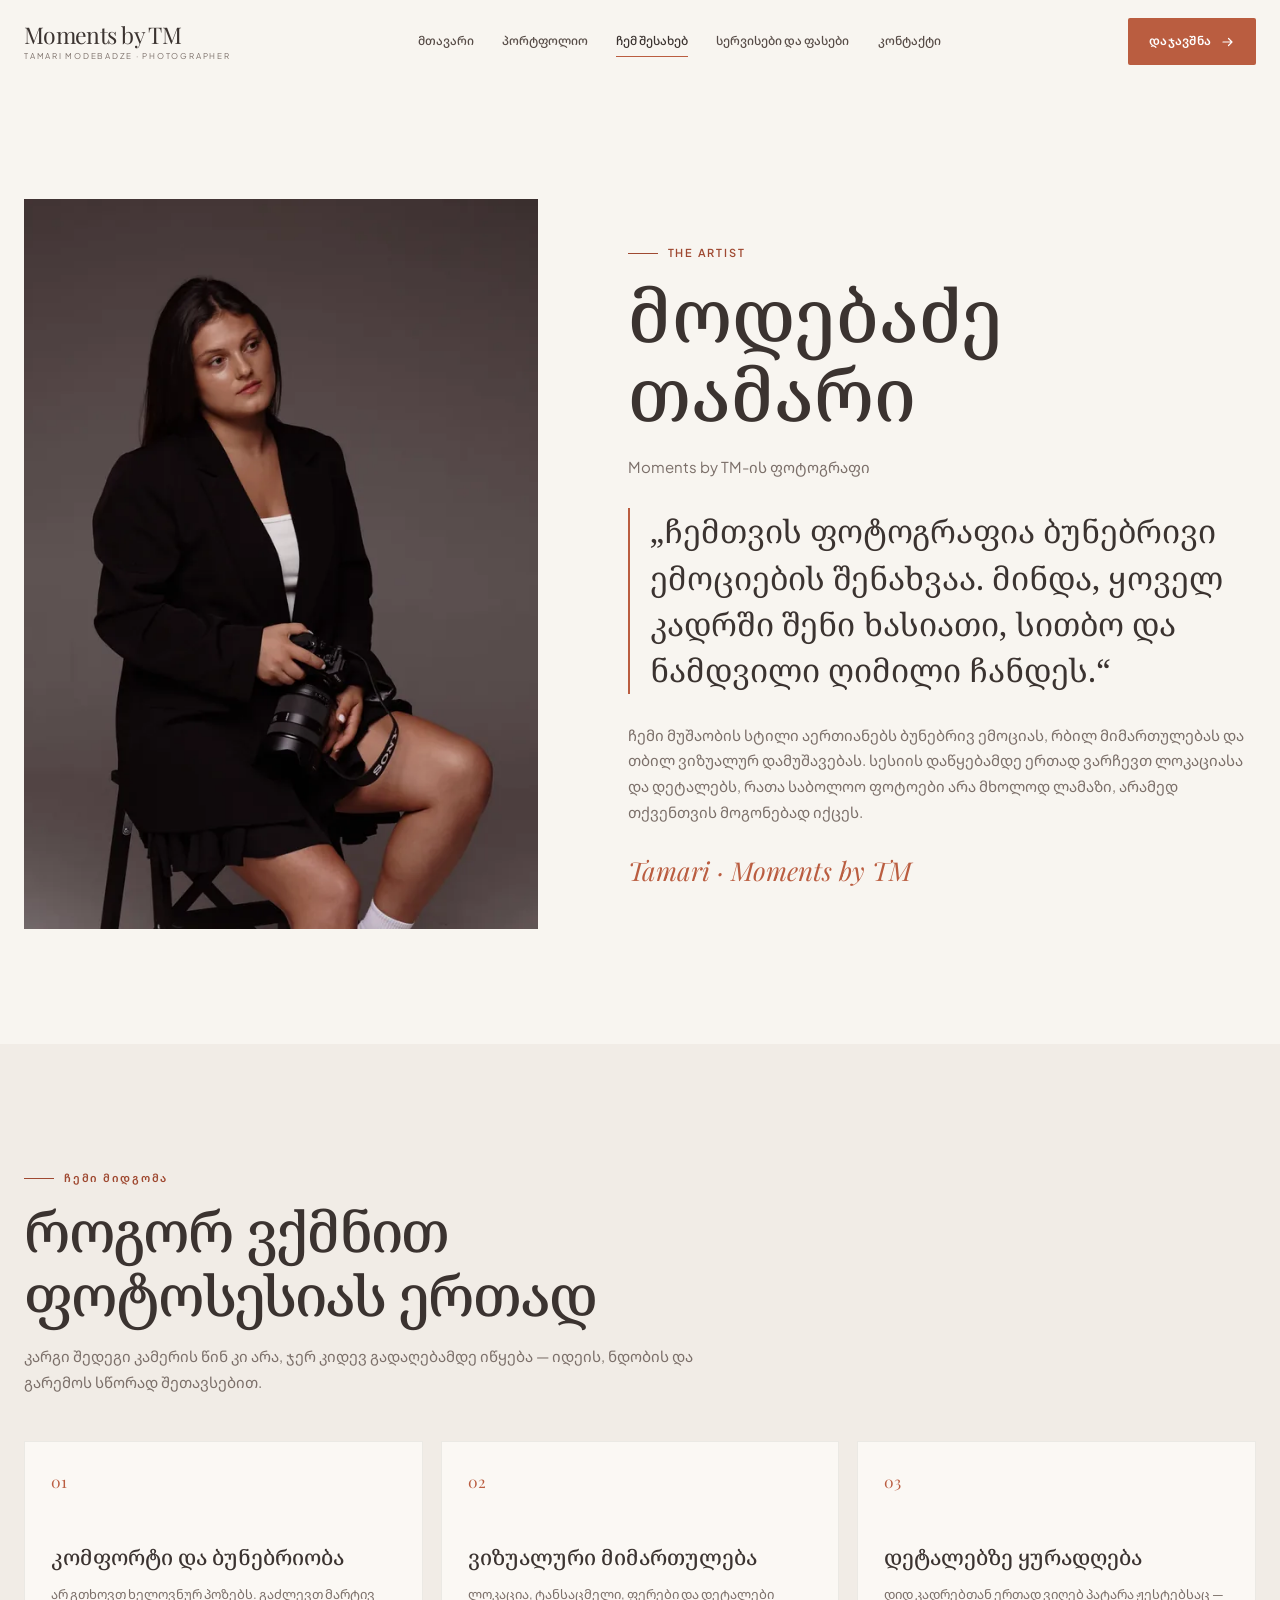
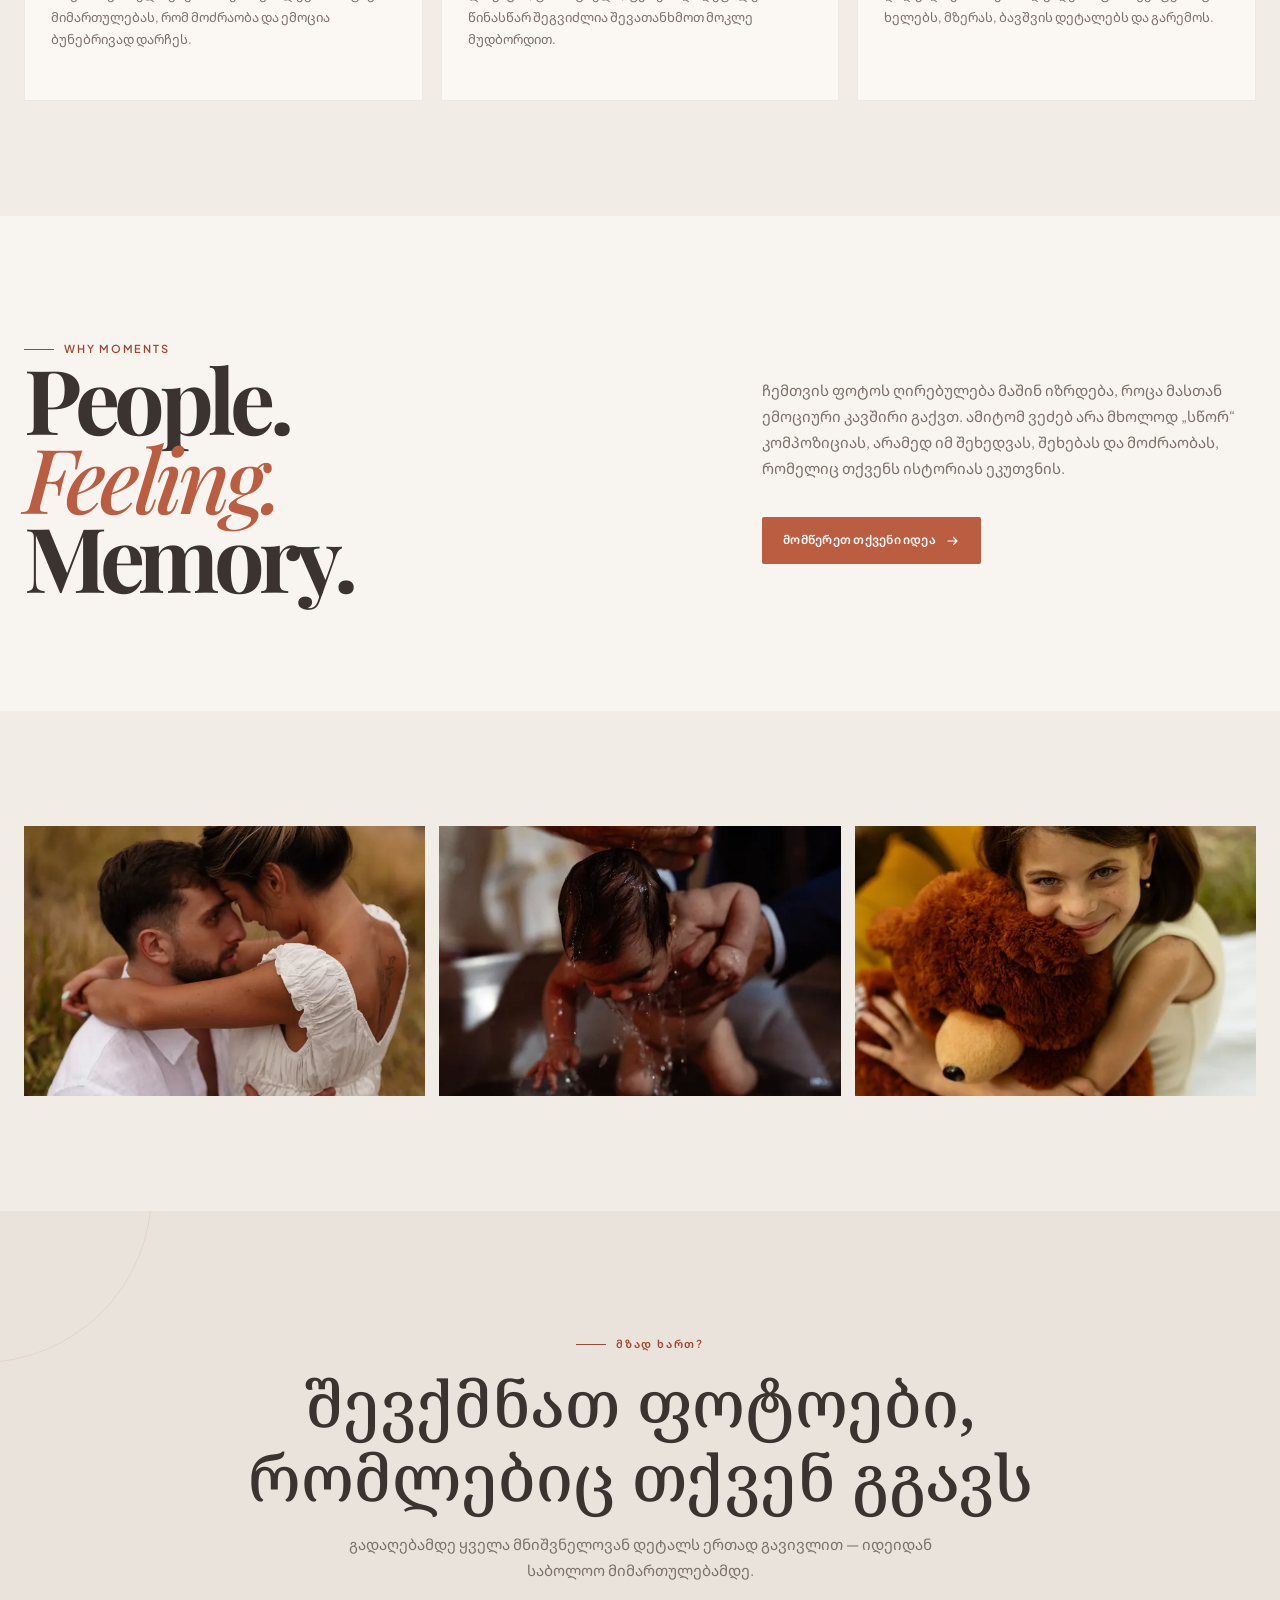
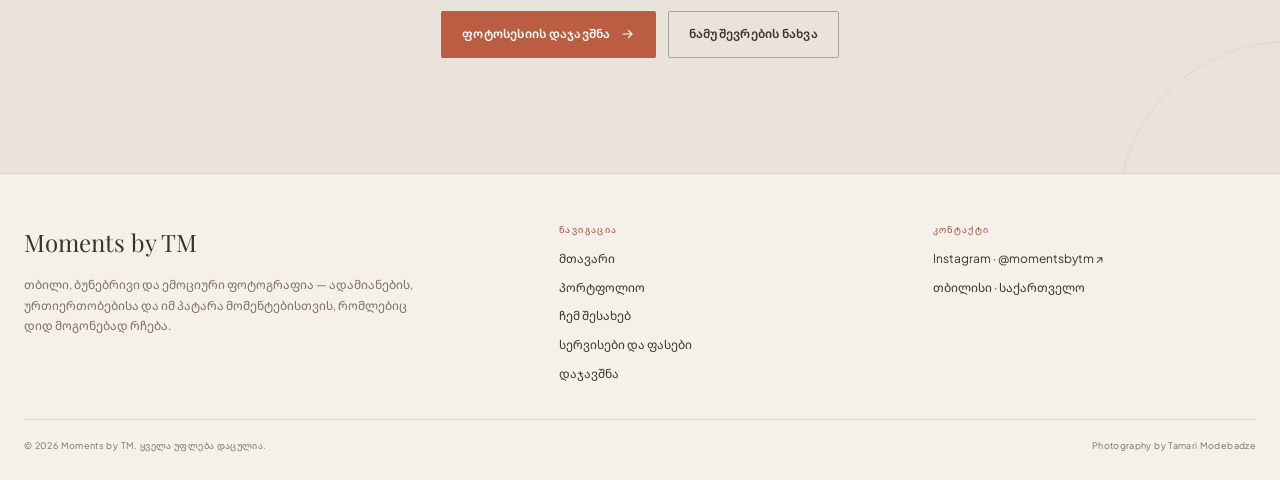
==== commit c05116a9: "done" ====
--- a/about.html
+++ b/about.html
@@ -35,9 +35,9 @@
 <main class="page-main" id="main">
 <section class="section"><div class="container about-hero-grid">
 <div class="about-portrait image-reveal"><img alt="Moments by TM-ის ფოტოგრაფი კამერით" sizes="(max-width: 620px) calc(100vw - 28px), (max-width: 1100px) 50vw, 42vw" src="assets/images/photographer-tamari.jpg" srcset="assets/images/photographer-tamari-640.webp 640w, assets/images/photographer-tamari-1280.webp 1280w"/></div>
-<div class="about-story reveal"><span class="eyebrow">The artist</span><h1>თამარ მოდებაძე</h1><p class="muted">Moments by TM-ის ფოტოგრაფი</p><p class="pull-quote">„ფოტოგრაფიაში ყველაზე მეტად ის მომენტი მაინტერესებს, როცა ადამიანი კამერას ივიწყებს და უბრალოდ საკუთარ თავთან რჩება.“</p><p class="muted">ჩემი მუშაობის სტილი აერთიანებს ბუნებრივ ემოციას, რბილ მიმართულებას და თბილ ვიზუალურ დამუშავებას. სესიის დაწყებამდე ერთად ვარჩევთ განწყობას, ლოკაციასა და დეტალებს, რათა საბოლოო ფოტოები არა მხოლოდ ლამაზი, არამედ თქვენთვის პირადი იყოს.</p><div class="signature">Tamari · Moments by TM</div></div>
+<div class="about-story reveal"><span class="eyebrow">The artist</span><h1>მოდებაძე თამარი</h1><p class="muted">Moments by TM-ის ფოტოგრაფი</p><p class="pull-quote">„ჩემთვის ფოტოგრაფია ბუნებრივი ემოციების შენახვაა. მინდა, ყოველ კადრში შენი ხასიათი, სითბო და ნამდვილი ღიმილი ჩანდეს.“</p><p class="muted">ჩემი მუშაობის სტილი აერთიანებს ბუნებრივ ემოციას, რბილ მიმართულებას და თბილ ვიზუალურ დამუშავებას. სესიის დაწყებამდე ერთად ვარჩევთ ლოკაციასა და დეტალებს, რათა საბოლოო ფოტოები არა მხოლოდ ლამაზი, არამედ თქვენთვის მოგონებად იქცეს.</p><div class="signature">Tamari · Moments by TM</div></div>
 </div></section>
-<section class="section section-soft"><div class="container"><div class="section-heading reveal"><span class="eyebrow">ჩემი მიდგომა</span><h2>როგორ ვქმნით ფოტოსესიას ერთად</h2><p>კარგი შედეგი კამერის წინ კი არა, ჯერ კიდევ გადაღებამდე იწყება — იდეის, გარემოს და ნდობის სწორად აწყობით.</p></div><div class="value-grid"><article class="value-card reveal"><span class="num">01</span><h3>კომფორტი და ბუნებრიობა</h3><p>არ გთხოვთ ხელოვნურ პოზებს. გაძლევთ მარტივ მიმართულებას, რომ მოძრაობა და ემოცია ბუნებრივად დარჩეს.</p></article><article class="value-card reveal reveal-delay-1"><span class="num">02</span><h3>ვიზუალური მიმართულება</h3><p>ლოკაცია, ტანსაცმელი, ფერები და დეტალები წინასწარ შეგვიძლია შევათანხმოთ მოკლე მუდბორდით.</p></article><article class="value-card reveal reveal-delay-2"><span class="num">03</span><h3>დეტალებზე ყურადღება</h3><p>დიდ კადრებთან ერთად ვიღებ პატარა ჟესტებსაც — ხელებს, მზერას, ბავშვის დეტალებს და გარემოს.</p></article></div></div></section>
+<section class="section section-soft"><div class="container"><div class="section-heading reveal"><span class="eyebrow">ჩემი მიდგომა</span><h2>როგორ ვქმნით ფოტოსესიას ერთად</h2><p>კარგი შედეგი კამერის წინ კი არა, ჯერ კიდევ გადაღებამდე იწყება — იდეის, ნდობის და გარემოს სწორად შეთავსებით.</p></div><div class="value-grid"><article class="value-card reveal"><span class="num">01</span><h3>კომფორტი და ბუნებრიობა</h3><p>არ გთხოვთ ხელოვნურ პოზებს. გაძლევთ მარტივ მიმართულებას, რომ მოძრაობა და ემოცია ბუნებრივად დარჩეს.</p></article><article class="value-card reveal reveal-delay-1"><span class="num">02</span><h3>ვიზუალური მიმართულება</h3><p>ლოკაცია, ტანსაცმელი, ფერები და დეტალები წინასწარ შეგვიძლია შევათანხმოთ მოკლე მუდბორდით.</p></article><article class="value-card reveal reveal-delay-2"><span class="num">03</span><h3>დეტალებზე ყურადღება</h3><p>დიდ კადრებთან ერთად ვიღებ პატარა ჟესტებსაც — ხელებს, მზერას, ბავშვის დეტალებს და გარემოს.</p></article></div></div></section>
 <section class="section"><div class="container philosophy-wrap"><div class="reveal"><span class="eyebrow">Why moments</span><h2 class="philosophy-title">People.<br/><em>Feeling.</em><br/>Memory.</h2></div><div class="reveal reveal-delay-1"><p class="muted">ჩემთვის ფოტოს ღირებულება მაშინ იზრდება, როცა მასთან ემოციური კავშირი გაქვთ. ამიტომ ვეძებ არა მხოლოდ „სწორ“ კომპოზიციას, არამედ იმ შეხედვას, შეხებას და მოძრაობას, რომელიც თქვენს ისტორიას ეკუთვნის.</p><a class="btn-primary" href="contact.html" style="margin-top:22px">მომწერეთ თქვენი იდეა <svg aria-hidden="true" class="btn-arrow" fill="none" height="14" viewbox="0 0 14 14" width="14"><path d="M2 7h9M7.5 3.5 11 7l-3.5 3.5" stroke="currentColor" stroke-linecap="round" stroke-linejoin="round" stroke-width="1.2"></path></svg></a></div></div></section>
 <section class="section section-soft"><div class="container contact-gallery"><figure class="image-reveal"><img alt="წყვილის ფოტოსესია" loading="lazy" sizes="(max-width: 620px) calc(100vw - 28px), (max-width: 1100px) 50vw, 42vw" src="assets/images/couple-embrace-field.jpg" srcset="assets/images/couple-embrace-field-640.webp 640w, assets/images/couple-embrace-field-1280.webp 1280w"/></figure><figure class="image-reveal"><img alt="ნათლობის ფოტოგრაფია" loading="lazy" sizes="(max-width: 620px) calc(100vw - 28px), (max-width: 1100px) 50vw, 42vw" src="assets/images/baptism-water.jpg" srcset="assets/images/baptism-water-640.webp 640w, assets/images/baptism-water-1280.webp 1280w"/></figure><figure class="image-reveal"><img alt="ბავშვის ფოტოსესია" loading="lazy" sizes="(max-width: 620px) calc(100vw - 28px), (max-width: 1100px) 50vw, 42vw" src="assets/images/child-teddy.jpg" srcset="assets/images/child-teddy-640.webp 640w, assets/images/child-teddy-1280.webp 1280w"/></figure></div></section>
 <section class="cta-band"><div class="container reveal"><span class="eyebrow">მზად ხართ?</span><h2>შევქმნათ ფოტოები, რომლებიც თქვენ გგავს</h2><p>გადაღებამდე ყველა მნიშვნელოვან დეტალს ერთად გავივლით — იდეიდან საბოლოო მიმართულებამდე.</p><div class="cta-actions"><a class="btn-primary" href="contact.html">ფოტოსესიის დაჯავშნა <svg aria-hidden="true" class="btn-arrow" fill="none" height="14" viewbox="0 0 14 14" width="14"><path d="M2 7h9M7.5 3.5 11 7l-3.5 3.5" stroke="currentColor" stroke-linecap="round" stroke-linejoin="round" stroke-width="1.2"></path></svg></a><a class="btn-secondary" href="portfolio.html">ნამუშევრების ნახვა</a></div></div></section>
